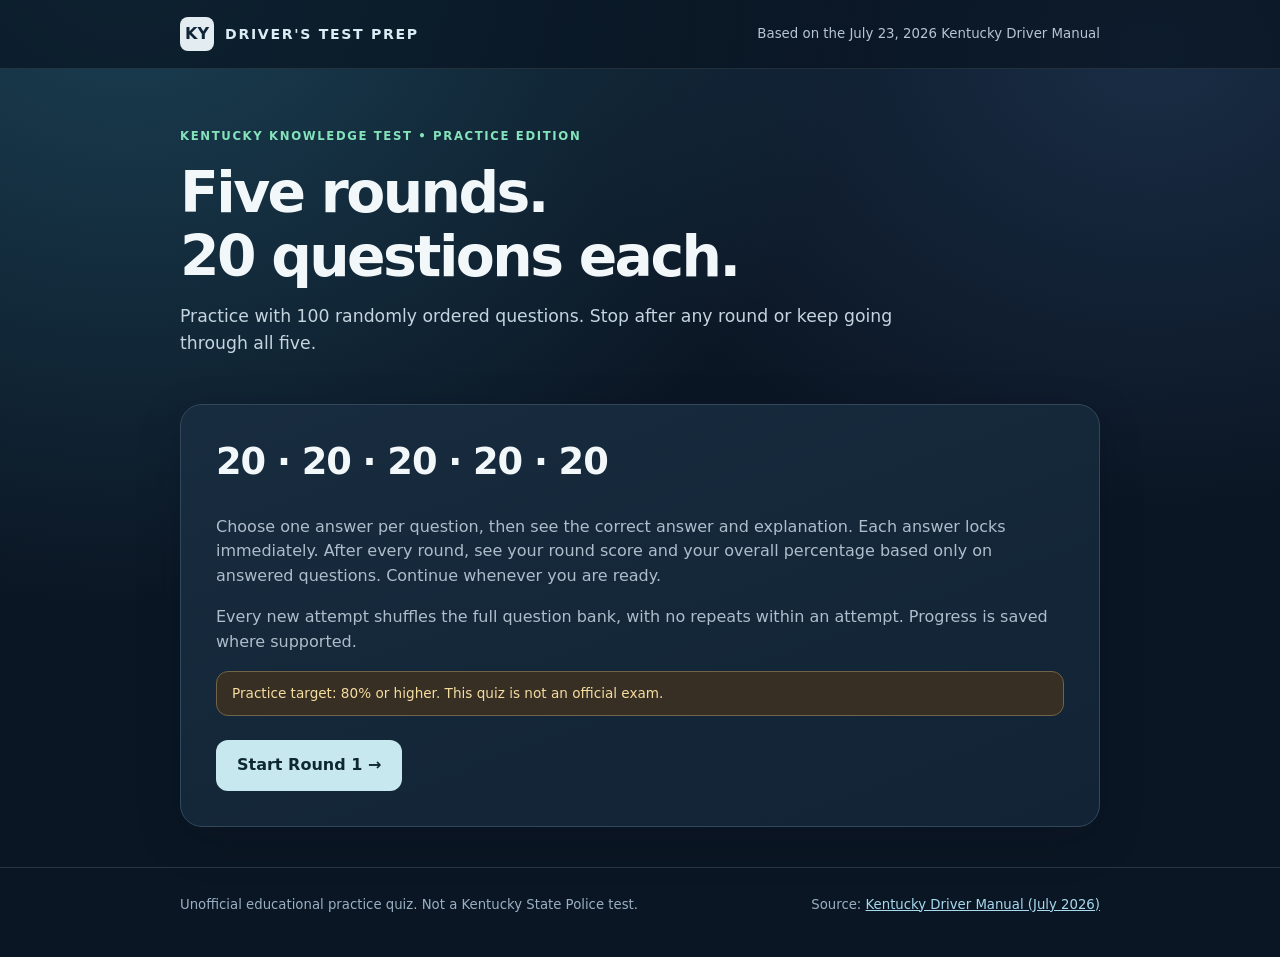
==== kentucky-driving-quiz/index.html @ 55e8c645 "Add randomized Kentucky driving quiz with five rounds of 20" ====
<!DOCTYPE html>
<html lang="en">
<head>
<meta charset="UTF-8">
<meta name="viewport" content="width=device-width, initial-scale=1">
<meta name="color-scheme" content="dark">
<meta name="description" content="100-question interactive Kentucky Driver's License practice quiz, with five randomized rounds of 20 questions and scores after every round.">
<title>Kentucky Driver's License — Five Rounds of 20</title>
<style>
:root { --navy:#0b1624; --navy2:#132638; --panel:#15283a; --panel2:#1a3044; --line:#31485c; --ink:#f2f7fa; --muted:#adbdcb; --sky:#a8d9ef; --mint:#85e3bb; --mintBg:#143a31; --rose:#ff9d9f; --roseBg:#482a34; --amber:#f8d48a; --amberBg:#4a3924; color-scheme:dark; }
*{box-sizing:border-box} html{scroll-behavior:smooth} body{margin:0;background:radial-gradient(ellipse at 10% -5%,#1b4154 0%,transparent 46%), radial-gradient(ellipse at 90% 5%,#192d45 0%,transparent 36%),var(--navy);color:var(--ink);font:16px/1.55 system-ui,-apple-system,BlinkMacSystemFont,"Segoe UI",sans-serif;min-height:100vh}
button,a{font:inherit} button{cursor:pointer} a{color:var(--sky)} button:focus-visible,a:focus-visible{outline:3px solid var(--amber);outline-offset:4px} .wrap{width:min(920px,calc(100% - 34px));margin-inline:auto} .topbar{border-bottom:1px solid #ffffff19;background:#081420b0} .topbar .wrap{display:flex;align-items:center;justify-content:space-between;gap:12px;padding:17px 0} .brand{font-weight:800;font-size:.88rem;letter-spacing:.12em;text-transform:uppercase;color:#dbecf5}.mark{display:inline-grid;place-items:center;width:34px;height:34px;margin-right:11px;background:#e3ecf0;color:#102437;border-radius:8px;font-size:1rem;letter-spacing:0}.topbar small{color:#b5c5d4}.eyebrow{display:inline-block;font-weight:750;letter-spacing:.14em;font-size:.73rem;text-transform:uppercase;color:var(--mint)} h1,h2,h3,p{margin-top:0} h1{font-size:clamp(2rem,5vw,3.55rem);line-height:1.13;letter-spacing:-.045em;margin:12px 0 15px} h2{font-size:clamp(1.6rem,3vw,2.3rem);letter-spacing:-.028em;line-height:1.2} h3{font-size:1.08rem} .lede{font-size:1.08rem;color:#c5d5df;max-width:720px} main{padding:38px 0 40px} .hero{padding:16px 0 30px}.panel{background:linear-gradient(160deg,#182c3f,#112334);border:1px solid var(--line);border-radius:22px;padding:clamp(19px,4vw,35px);box-shadow:0 14px 40px #06101b40}.pill{display:inline-block;padding:4px 11px;border:1px solid #597689;border-radius:99px;color:#bddce7;font-size:.75rem;font-weight:750;letter-spacing:.06em;text-transform:uppercase} .pill.optional{color:var(--amber);border-color:#8c774e} .cards{display:grid;grid-template-columns:1fr 1fr;gap:16px;margin:23px 0}.card{padding:24px;border:1px solid var(--line);border-radius:18px;background:#132639}.card h3{font-size:1.3rem;margin:14px 0 6px}.card p{color:var(--muted);font-size:.94rem}.number{font-size:2.45rem;letter-spacing:-.05em;font-weight:800;line-height:1}.button{border:1px solid transparent;border-radius:12px;background:#c6e8ee;color:#0f2731;padding:12px 20px;font-weight:800;transition:transform .16s ease,background .16s ease;display:inline-flex;align-items:center;justify-content:center;gap:9px;text-decoration:none}.button:hover:not(:disabled){background:#e5f4f7;transform:translateY(-1px)} .button.secondary{background:transparent;color:var(--ink);border-color:#5d7284}.button.secondary:hover{background:#21384b}.button:disabled{cursor:not-allowed;opacity:.45}.button.warning{background:#f0d69a;color:#352717}.actionline{display:flex;gap:12px;align-items:center;flex-wrap:wrap;margin:24px 0 0}.fine{font-size:.84rem;color:#acc0cf}.question-head{display:flex;justify-content:space-between;align-items:center;gap:12px;flex-wrap:wrap;margin-bottom:18px}.tracker{font-size:.85rem;color:var(--muted);font-weight:700}.progress{height:8px;border-radius:30px;overflow:hidden;background:#34475a}.progress>div{height:100%;background:linear-gradient(90deg,#6bd6c5,#a7e3dd);border-radius:30px;transition:width .25s ease}.qtitle{font-size:clamp(1.35rem,3.5vw,2rem);font-weight:780;line-height:1.3;letter-spacing:-.02em;margin:28px 0}.choice-list{display:grid;gap:12px}.choice{width:100%;border:1px solid #4b6071;background:#1b3348;border-radius:13px;color:var(--ink);text-align:left;padding:16px 18px;display:flex;align-items:flex-start;gap:15px;min-height:64px;transition:border-color .15s ease,background .15s ease}.choice:hover:not(:disabled){background:#254258;border-color:#8dcfe0}.choice:disabled{cursor:default}.choice .letter{flex:none;display:grid;place-items:center;width:30px;height:30px;font-size:.86rem;font-weight:800;color:#c9e8ed;background:#315167;border-radius:9px}.choice .optionText{flex:1}.choice.locked{opacity:.68}.choice.correct{border:2px solid #68d9ab;background:#173c33;opacity:1}.choice.correct .letter{color:#0e2d22;background:#9deac5}.choice.wrong{border:2px solid #ff9da4;background:#462a35;opacity:1}.choice.wrong .letter{color:#4b1c27;background:#ffd1d3}.choice .status{font-size:.82rem;font-weight:800;margin-left:5px;white-space:nowrap}.feedback{margin-top:20px;border-radius:14px;padding:19px 21px;border:1px solid}.feedback.good{background:var(--mintBg);border-color:#4b9979}.feedback.bad{background:var(--roseBg);border-color:#9b5968}.feedback strong{font-size:1.1rem}.feedback p{margin:7px 0 0;color:#e2e9ed}.feedback small{display:block;margin-top:11px;color:#c3d5df}.feedback.good strong{color:var(--mint)}.feedback.bad strong{color:var(--rose)} .actions{display:flex;justify-content:space-between;align-items:center;gap:15px;margin-top:24px;flex-wrap:wrap}.result-grid{display:grid;grid-template-columns:repeat(3,1fr);gap:12px;margin:25px 0}.metric{padding:22px 16px;background:#172d3f;border:1px solid var(--line);border-radius:14px}.metric .big{font-size:clamp(1.5rem,3.5vw,2.5rem);font-weight:800;line-height:1.2;letter-spacing:-.04em}.metric .kicker{color:var(--muted);font-size:.78rem;font-weight:700;text-transform:uppercase;letter-spacing:.06em;margin-top:7px}.successText{color:var(--mint)}.retryText{color:var(--amber)}.topic-grid{display:grid;grid-template-columns:1fr 1fr;gap:12px;margin:18px 0}.topicItem{background:#132c3b;border:1px solid #345266;border-radius:11px;padding:10px 15px;font-size:.87rem;display:flex;justify-content:space-between;gap:8px}.topicItem b{font-variant-numeric:tabular-nums}.review-list{display:grid;gap:12px;margin-top:14px}.reviewItem{padding:18px;border-radius:13px;border:1px solid #40586a;background:#102333}.reviewItem p{margin:6px 0;font-size:.95rem}.reviewItem .wrong-answer{color:var(--rose)}.reviewItem .right-answer{color:var(--mint)}.reviewItem .ref{color:var(--muted);font-size:.82rem}.rule{border-top:1px solid var(--line);padding-top:20px;margin-top:26px}.footer{padding:27px 0 42px;color:#99b0c2;border-top:1px solid #ffffff22;font-size:.83rem}.footer .wrap{display:flex;justify-content:space-between;gap:15px;flex-wrap:wrap}.hide{display:none!important}.notice{border:1px solid #706347;background:#372f24;color:#f5dc9f;border-radius:12px;padding:11px 15px;font-size:.85rem}.confetti{font-size:1.55rem;margin-bottom:6px}.secondaryText{color:var(--muted)}.topic-label{color:#a9c8d8;font-size:.87rem;font-weight:650}.visually-hidden{position:absolute;width:1px;height:1px;padding:0;margin:-1px;overflow:hidden;clip:rect(0,0,0,0);white-space:nowrap;border:0} @media(max-width:620px){.cards,.topic-grid{grid-template-columns:1fr}.result-grid{grid-template-columns:repeat(2,1fr)}.topbar small{display:none}.topbar .wrap{padding:12px 0}.question-head{align-items:flex-start}main{padding-top:25px}.qtitle{margin:24px 0}.actions .button{width:100%}.feedback{padding:15px}} @media print{body{background:#fff;color:#111}.topbar,.actionline,.actions,.footer,.button{display:none!important}.panel,.card,.metric,.reviewItem{color:#111;background:#fff;border-color:#bbb;box-shadow:none}.lede,.secondaryText,.fine{color:#444}a{color:#123}main{padding:0}}
</style>
</head>
<body>
<header class="topbar"><div class="wrap"><div class="brand"><span class="mark">KY</span>DRIVER'S TEST PREP</div><small>Based on the July 23, 2026 Kentucky Driver Manual</small></div></header>
<main class="wrap" id="app" aria-live="polite"></main>
<footer class="footer"><div class="wrap"><span>Unofficial educational practice quiz. Not a Kentucky State Police test.</span><span>Source: <a href="https://wp.kentuckystatepolice.ky.gov/wp-content/uploads/2026/07/Kentucky-Driver-Manual_Updated_7-23-26.pdf" target="_blank" rel="noopener noreferrer">Kentucky Driver Manual (July 2026)</a></span></div></footer>
<script>
'use strict';
const DATA = {"sets":[[{"q":"What shape is a standard STOP sign?","options":["Red octagon","Yellow diamond","White rectangle","Red triangle"],"a":0,"why":"A STOP sign is red with eight sides and white letters.","page":38,"category":"Signs & markings"},{"q":"What shape identifies a YIELD sign?","options":["Red octagon","Downward-pointing red-and-white triangle","Yellow circle","White pentagon"],"a":1,"why":"A yield sign is a red-and-white triangle pointing down; slow and give way as required.","page":38,"category":"Signs & markings"},{"q":"A yellow diamond-shaped sign normally warns you about what?","options":["A required parking permit","A nearby rest area","A possible road hazard ahead","A toll collection point"],"a":2,"why":"Yellow diamond signs are warnings about dangers or changing road conditions ahead.","page":35,"category":"Signs & markings"},{"q":"Orange road signs with black symbols usually mean what?","options":["School crossing","Railroad crossing","Scenic route","Construction or maintenance zone"],"a":3,"why":"Orange signs alert drivers to road work, workers, detours, or changed surfaces.","page":37,"category":"Signs & markings"},{"q":"Which sign shape is associated with schools?","options":["Pentagon","Octagon","Circle","Horizontal oval"],"a":0,"why":"A pentagon shape identifies school-related signs.","page":41,"category":"Signs & markings"},{"q":"A round yellow sign with a black X and RR warns of what?","options":["A one-way street","A railroad crossing ahead","A hospital entrance","A traffic circle"],"a":1,"why":"The advance railroad crossing warning sign is round and yellow with an X and RR.","page":36,"category":"Signs & markings"},{"q":"White rectangular signs most commonly tell drivers about what?","options":["Scenic attractions","Pavement damage","Traffic regulations","Upcoming railroad tracks"],"a":2,"why":"Regulatory signs typically use white with black or red markings to state rules you must obey.","page":38,"category":"Signs & markings"},{"q":"What do green road guide signs typically show?","options":["Construction detours only","Special hazards only","School-zone speed limits only","Directions and destinations"],"a":3,"why":"Green guide signs usually provide route or destination guidance.","page":38,"category":"Signs & markings"},{"q":"A red circle with a diagonal slash over a maneuver means what?","options":["That maneuver is prohibited","That maneuver is recommended","That maneuver must be completed","That maneuver is permitted only at night"],"a":0,"why":"A red circle and slash indicate a prohibited action.","page":38,"category":"Signs & markings"},{"q":"What should you do if you see a WRONG WAY sign ahead?","options":["Continue until the next traffic light","Do not continue in that direction","Increase speed to leave quickly","Move to the left shoulder and keep driving"],"a":1,"why":"WRONG WAY warns that you are driving against the permitted direction, often near exit ramps.","page":38,"category":"Signs & markings"},{"q":"What is a shared center left-turn lane for?","options":["Driving straight when other lanes are crowded","Passing slower vehicles","Left turns from either direction","Emergency parking"],"a":2,"why":"The shared center lane is reserved for left turns, not through travel or passing.","page":38,"category":"Signs & markings"},{"q":"Your side of the center line is broken yellow and the other side is solid yellow. When may you pass?","options":["Never, under any conditions","Only after dark","Only if the other driver signals","When it is safe and passing is otherwise legal"],"a":3,"why":"Passing is permitted from the side with the broken yellow line when conditions allow.","page":47,"category":"Signs & markings"},{"q":"What does a double solid yellow center line normally prohibit?","options":["Passing across the lines from either direction","Stopping at intersections","Turning left into a driveway","Driving below the posted limit"],"a":0,"why":"A double solid yellow line marks a no-passing condition for traffic in both directions.","page":39,"category":"Signs & markings"},{"q":"What do broken white lane lines generally separate?","options":["Traffic traveling in opposite directions","Lanes traveling in the same direction","A bicycle lane and a sidewalk","A railroad right-of-way"],"a":1,"why":"White lane markings separate traffic flowing in the same direction; broken lines allow lawful lane changes.","page":39,"category":"Signs & markings"},{"q":"At a STOP sign with a white stop line before the crosswalk, where should you stop?","options":["Inside the crosswalk","After passing the crosswalk","Before the stop line","Only where another driver can see you"],"a":2,"why":"The stop line comes first: stop fully behind it before proceeding.","page":39,"category":"Signs & markings"},{"q":"A flashing red traffic light requires which action?","options":["Slow but do not stop","Stop only when a pedestrian is present","Yield without slowing","Stop completely and proceed when clear"],"a":3,"why":"Flashing red means a full stop, followed by proceeding when safe.","page":35,"category":"Traffic signals"},{"q":"What does a flashing yellow traffic signal mean?","options":["Slow down and proceed cautiously","Make a full stop every time","Turn right only","The road is closed"],"a":0,"why":"A flashing yellow light tells drivers to slow and watch for others.","page":35,"category":"Traffic signals"},{"q":"You approach a steady yellow light before entering the intersection. What should you do?","options":["Accelerate through the intersection","Stop if you can do so safely","Always reverse away from the light","Ignore the signal if no cars are coming"],"a":1,"why":"Yellow means the light is about to turn red; stop when it is safe to stop.","page":35,"category":"Traffic signals"},{"q":"When may you generally make a right turn at a red light in Kentucky?","options":["Anytime, without stopping","Only if another driver waves you through","After stopping, yielding, and checking that no sign forbids it","Never, because red means all turns are prohibited"],"a":2,"why":"Right on red is generally allowed after a full stop when the path is clear and not prohibited.","page":35,"category":"Traffic signals"},{"q":"Which left turn may be legal on red after a full stop and yielding?","options":["From a two-way street onto a two-way street","From a two-way street onto a one-way street","From a one-way street onto a two-way street","From one one-way street onto another one-way street"],"a":3,"why":"Kentucky permits left on red only from a one-way street to a one-way street, after stopping and yielding.","page":35,"category":"Traffic signals"},{"q":"You are turning left on a steady green light while an oncoming car continues straight. Who yields?","options":["You, the left-turning driver","The oncoming driver","The driver in the larger vehicle","Whichever driver arrived second"],"a":0,"why":"A left turn on green must yield to oncoming through traffic and pedestrians.","page":35,"category":"Right-of-way"},{"q":"Two drivers arrive at a four-way STOP at the same time. Who generally goes first?","options":["The driver on the left","The driver on the right","The driver turning left","The driver who flashes headlights"],"a":1,"why":"When two vehicles arrive simultaneously, yield to the driver on your right.","page":34,"category":"Right-of-way"},{"q":"At a four-way STOP, one vehicle arrived and stopped before you. What should you do?","options":["Go first if you are turning right","Go first if you are on the wider road","Yield to the vehicle that arrived first","Use your horn to decide"],"a":2,"why":"The driver who is already at the intersection before you generally proceeds first.","page":34,"category":"Right-of-way"},{"q":"You are leaving a driveway to enter a public road. Who must yield?","options":["Vehicles already on the public road","Only pedestrians","Only vehicles turning left","You must yield to highway traffic"],"a":3,"why":"Drivers entering a public road from a driveway or private road must yield to road traffic.","page":34,"category":"Right-of-way"},{"q":"While entering an interstate using an acceleration ramp, who has right-of-way?","options":["Drivers already on the interstate","Drivers on the ramp","The vehicle moving faster","The vehicle with its hazard lights on"],"a":0,"why":"Traffic on the interstate has right-of-way; the merging driver must find a safe gap.","page":34,"category":"Right-of-way"},{"q":"A police officer directs you to proceed although a signal is red. What controls?","options":["The red signal alone","The officer's directions","The lane arrows only","The closest posted speed sign"],"a":1,"why":"Follow traffic directions from an officer even when they differ from traffic signals.","page":34,"category":"Right-of-way"},{"q":"When entering a roundabout, what should you do?","options":["Stop inside the circle","Enter clockwise","Yield to vehicles already circulating","Speed up to claim the lane"],"a":2,"why":"Roundabout traffic moves counterclockwise, and vehicles entering must yield.","page":44,"category":"Right-of-way"},{"q":"A school bus is stopped with its stop arm and lights activated on a normal two-lane road. What must traffic from both directions do?","options":["Only traffic behind the bus must stop","Opposing traffic may pass slowly","Both directions may continue if no children are visible","Both directions must stop"],"a":3,"why":"On an ordinary two-lane roadway, traffic in both directions must stop for the loading or unloading bus.","page":44,"category":"School buses"},{"q":"When does the Kentucky school-bus stopping exception apply to opposite-direction traffic?","options":["On a four-or-more-lane road separated by an elevated barrier or unpaved median","On any road with a painted center line","On any road with three total lanes","Whenever the bus is on the far side of the street"],"a":0,"why":"Opposing traffic may proceed only on the qualifying four-or-more-lane roadway with an elevated barrier or unpaved median.","page":44,"category":"School buses"},{"q":"After stopping for a school bus loading children, when may you continue?","options":["As soon as the stop arm starts retracting","After people are clear of the roadway and the bus is in motion","After counting five seconds","As soon as you hear the school bell"],"a":1,"why":"The manual requires you to remain stopped until people are clear and the bus has begun moving again.","page":44,"category":"School buses"},{"q":"How far before a turn at an intersection should you signal?","options":["25 feet","50 feet","100 feet","300 feet"],"a":2,"why":"Signal at least 100 feet ahead of the turn.","page":42,"category":"Important numbers"},{"q":"What is the minimum normal following interval recommended by Kentucky's manual?","options":["1 second","2 seconds","3 seconds","4 seconds"],"a":3,"why":"Keep at least a four-second following distance; more is needed in poor conditions.","page":51,"category":"Important numbers"},{"q":"Without a posted limit, what is Kentucky's speed limit on interstates and parkways?","options":["65 mph","55 mph","45 mph","70 mph"],"a":0,"why":"The default for interstates and parkways is 65 mph; specifically authorized roads may be posted at 70 mph.","page":49,"category":"Important numbers"},{"q":"Without a posted sign, what is the limit on other Kentucky state highways?","options":["45 mph","55 mph","65 mph","70 mph"],"a":1,"why":"Other state highways have a 55 mph default speed limit.","page":49,"category":"Important numbers"},{"q":"Without a posted sign, what is the limit in business or residential districts?","options":["15 mph","25 mph","35 mph","45 mph"],"a":2,"why":"Kentucky lists 35 mph as the default in business and residential districts.","page":49,"category":"Important numbers"},{"q":"What is the default limit for an off-street parking facility offered for public use?","options":["5 mph","10 mph","25 mph","15 mph"],"a":3,"why":"The manual specifies a 15 mph limit for public-use off-street parking facilities.","page":49,"category":"Important numbers"},{"q":"At what time period does Kentucky require headlights to be on?","options":["From 30 minutes after sunset to 30 minutes before sunrise","From sunset to sunrise only in winter","Only when the sun has fully disappeared","From 1 hour after sunset to sunrise"],"a":0,"why":"Headlights must be illuminated starting one-half hour after sunset until one-half hour before sunrise.","page":54,"category":"Important numbers"},{"q":"You must dim high beams within how many feet of oncoming traffic?","options":["200 feet","500 feet","300 feet","100 feet"],"a":1,"why":"Dim high beams within 500 feet of an approaching vehicle.","page":68,"category":"Important numbers"},{"q":"When following another vehicle, dim high beams within what distance?","options":["100 feet","200 feet","300 feet","500 feet"],"a":2,"why":"Dim high beams within 300 feet of a vehicle you follow.","page":68,"category":"Important numbers"},{"q":"On a road with one lane in your direction, how much clearance should you give a bicycle when passing, if possible?","options":["1 foot","2 feet","4 feet","At least 3 feet"],"a":3,"why":"When passing a bicycle on a single-lane-direction roadway, keep at least 3 feet of clearance.","page":48,"category":"Important numbers"},{"q":"Before changing lanes, how should you check a blind spot?","options":["Turn your head and look over your shoulder","Rely only on the rearview mirror","Rely only on a blind-spot warning light","Assume the lane is clear if you signaled"],"a":0,"why":"Mirrors do not cover all blind spots; look over your shoulder toward the new lane.","page":46,"category":"Road-test skills"},{"q":"When making a right turn, where should you position the vehicle?","options":["Near the center line","In the right-most portion of the proper lane","In whichever lane has fewer cars","Across two lanes to widen the turn"],"a":1,"why":"Make right turns from the right-most portion of your lane without swinging wide.","page":42,"category":"Road-test skills"},{"q":"If there are multiple marked turn lanes, what should you do while turning?","options":["Move toward the clearest adjacent lane","Change lanes halfway through the turn","Maintain your chosen turn lane until the turn is completed","Turn into whichever lane has a faster opening"],"a":2,"why":"Stay within your designated lane through the turn; change lanes only after the turn when safe.","page":42,"category":"Road-test skills"},{"q":"What should you do FIRST when preparing to parallel park?","options":["Immediately shift to reverse","Turn the wheel sharply without signaling","Stop in the travel lane and wait indefinitely","Identify a space, check traffic, and signal"],"a":3,"why":"The parallel-parking process starts by choosing a space, checking traffic, and signaling.","page":45,"category":"Road-test skills"},{"q":"When reversing, where should you primarily look?","options":["Directly through the rear window, while also checking mirrors","Only at the backup camera screen","Only at the side mirror","Straight ahead to keep the wheel centered"],"a":0,"why":"The manual instructs drivers to look back through the rear window and use mirrors as support.","page":33,"category":"Road-test skills"},{"q":"For the driveway turnabout described in the manual, how far should your vehicle be visible in either direction?","options":["200 feet","500 feet","100 feet","300 feet"],"a":1,"why":"The turnabout instructions call for visibility for 500 feet in each direction.","page":43,"category":"Road-test skills"},{"q":"When parking on a hill without a curb, how should you angle the wheels?","options":["Straight ahead","So the vehicle would roll into traffic","So a rolling vehicle would go off the road","Toward the center of the road"],"a":2,"why":"Without a curb, turn the wheels so the vehicle rolls off the roadway instead of into traffic.","page":46,"category":"Road-test skills"},{"q":"Which controls may the examiner ask you to demonstrate before the road test?","options":["Only your car radio and heater","Only the steering wheel and seat adjuster","Only the GPS and backup camera","Headlights, turn signals, horn, wipers, and emergency flashers"],"a":3,"why":"The vehicle inspection includes lights, turn signals, dimmer, emergency brake, horn, flashers, wipers, and brake lights.","page":11,"category":"Road-test skills"},{"q":"Which maneuver is specifically included in Kentucky's road skills test?","options":["Parallel parking","Driving on a racetrack","Driving at maximum interstate speed","Performing a tire change"],"a":0,"why":"The road skills test includes parallel parking, backing, turnabouts, hill starts, and other normal road tasks.","page":13,"category":"Road-test skills"},{"q":"What can cause an automatic failure on the Kentucky road test?","options":["Asking the examiner to repeat an instruction","A traffic violation or dangerous act","Driving below the limit when conditions require it","Using mirrors before a lane change"],"a":1,"why":"The manual says collisions, traffic violations, or dangerous acts may result in automatic road-test failure.","page":13,"category":"Road-test skills"}],[{"q":"A pedestrian is crossing at an unmarked crosswalk at an intersection. What must you do?","options":["Yield to the pedestrian","Continue if there are no painted lines","Flash headlights and continue","Sound the horn until they move"],"a":0,"why":"Kentucky requires yielding to pedestrians in marked and unmarked crosswalks.","page":59,"category":"Sharing the road"},{"q":"You see a pedestrian using a visible white cane near a crosswalk. What is required?","options":["Only slow down if they wave","Yield right-of-way to the blind pedestrian","Honk twice to announce yourself","Stop only if another driver stops first"],"a":1,"why":"A blind pedestrian with a white cane or assistance dog has right-of-way under Kentucky law.","page":59,"category":"Sharing the road"},{"q":"Why should you avoid honking your horn at a blind pedestrian?","options":["It is only allowed at night","It can damage car headlights","It may startle and confuse the pedestrian","It gives pedestrians an automatic green signal"],"a":2,"why":"The manual warns that a blind pedestrian may not know whom the horn is directed toward.","page":60,"category":"Sharing the road"},{"q":"A reduced school-zone speed limit is active because lights are flashing. What should you do?","options":["Drive at the standard residential limit","Drive at normal speed if no officer is present","Drive at least 10 mph below every sign","Obey the reduced posted school-zone speed"],"a":3,"why":"The active school-zone speed limit must be followed when the lights are flashing or children are present as indicated.","page":59,"category":"Sharing the road"},{"q":"On a two-lane-per-direction limited-access highway, what is the general role of the left lane?","options":["Passing other vehicles","Parking temporarily","Continuous cruising at any speed","Entering the highway"],"a":0,"why":"The left lane is generally for passing, and lingering there on limited-access highways is prohibited.","page":46,"category":"Lane use"},{"q":"You pass your intended exit on an interstate. What should you do?","options":["Back up along the shoulder","Continue to the next exit and return safely","Make a U-turn through the median","Stop in your lane and turn on hazard lights"],"a":1,"why":"Never reverse or turn around on an interstate because you missed an exit.","page":53,"category":"Lane use"},{"q":"On a two-lane road, Kentucky says a pass must be completed before you come within how many feet of an oncoming vehicle?","options":["100 feet","150 feet","200 feet","500 feet"],"a":2,"why":"The manual specifies completing the pass before coming within 200 feet of oncoming traffic.","page":47,"category":"Passing"},{"q":"You begin passing on a two-way road. When must the pass be finished relative to a marked no-passing zone?","options":["Before the end of the no-passing zone","Only before sunset","Before an oncoming truck approaches","Before the no-passing zone begins"],"a":3,"why":"You must finish passing before reaching the beginning of the no-passing zone.","page":47,"category":"Passing"},{"q":"A hill blocks your view of oncoming traffic. Should you start passing?","options":["No, assume a vehicle may be approaching unseen","Yes, if your engine accelerates quickly","Yes, if the lane appears empty at the crest","Only if the car in front is slow"],"a":0,"why":"Do not begin passing where a hill or curve blocks sight distance.","page":48,"category":"Passing"},{"q":"Before returning to your lane after overtaking a vehicle, what is a useful sign that you have enough room?","options":["You can see its headlights in your side mirror","The whole front of the vehicle you passed is visible in your rearview mirror","The passing vehicle sounds its horn","Its brake lights turn off"],"a":1,"why":"The manual recommends confirming the complete front of the passed vehicle is visible in your rearview mirror.","page":47,"category":"Passing"},{"q":"When may a driver pass another vehicle on the right?","options":["Whenever the left lane is busy","Only at night","Only when it can be done safely under the rules","By driving onto the sidewalk"],"a":2,"why":"Passing on the right is allowed only in limited safe circumstances; it cannot ordinarily involve leaving the roadway.","page":47,"category":"Passing"},{"q":"How far ahead should an alert driver ideally scan the road?","options":["2 to 4 seconds","5 to 8 seconds","10 to 15 seconds","20 to 30 seconds"],"a":3,"why":"The manual encourages looking about 20–30 seconds ahead to recognize hazards early.","page":49,"category":"Defensive driving"},{"q":"What should you do to your following distance during heavy rain?","options":["Increase it beyond the ordinary minimum","Cut it in half to watch the car ahead","Maintain exactly one second","Ignore following distance at low speeds"],"a":0,"why":"Poor weather increases stopping distances, so leave more than the normal four seconds.","page":51,"category":"Defensive driving"},{"q":"For night driving on unfamiliar roads, how much extra following time does the manual recommend?","options":["One-half second","At least two additional seconds","Exactly no extra seconds","At least six additional seconds"],"a":1,"why":"The manual advises adding at least two extra seconds on unfamiliar roads at night.","page":68,"category":"Defensive driving"},{"q":"Visibility in thick fog is only about 100 feet. The manual says you cannot safely drive faster than approximately what?","options":["55 mph","40 mph","25 mph","65 mph"],"a":2,"why":"At 100 feet of visibility the manual warns that driving above about 25 mph is unsafe and recommends low beams.","page":50,"category":"Defensive driving"},{"q":"When should you reduce speed for a sharp curve?","options":["After you start drifting outward","When you reach the apex","Only if another driver signals","Before entering the curve"],"a":3,"why":"Slow to a safe speed before the curve to avoid losing traction when braking inside it.","page":50,"category":"Defensive driving"},{"q":"What is hydroplaning?","options":["Tires riding on water rather than gripping the road surface","Engine overheating during a long drive","Brakes getting too hot on a steep hill","Driving too close to a large truck"],"a":0,"why":"Hydroplaning happens when tires lose road contact as they ride over a layer of water.","page":50,"category":"Defensive driving"},{"q":"You find a roadway covered with a large body of standing floodwater. What does the manual recommend?","options":["Cross as long as another driver goes first","Find another route","Drive through at the speed limit","Drive with high beams on"],"a":1,"why":"Do not drive through significant standing water; take another route.","page":50,"category":"Defensive driving"},{"q":"You need to brake hard in a vehicle with working anti-lock brakes (ABS). What should you do?","options":["Pump the pedal repeatedly","Apply the parking brake first","Press firmly and keep pressure on the brake","Release the brake at each click"],"a":2,"why":"ABS works when you maintain firm pedal pressure; vibration can be normal.","page":55,"category":"Emergencies"},{"q":"Your vehicle begins to skid sideways. How should you steer to regain control?","options":["Opposite the direction the rear is skidding","Straight until the car stops by itself","Toward the nearest roadside ditch","In the direction the rear of the car is skidding"],"a":3,"why":"Turn toward the direction of the rear-wheel skid, then straighten as the vehicle recovers.","page":56,"category":"Emergencies"},{"q":"A tire blows out while you are driving. What is the best initial response?","options":["Hold the wheel firmly and slow gradually","Brake as hard as possible immediately","Accelerate to stabilize the tire","Turn sharply onto the shoulder"],"a":0,"why":"Maintain steering control and reduce speed gradually; avoid abrupt hard braking.","page":57,"category":"Emergencies"},{"q":"Your accelerator sticks and the car keeps speeding up. Which step is part of the manual's response?","options":["Shift into park immediately","Shift to neutral and find a safe place to pull over","Pull the parking brake sharply at speed","Steer into an occupied travel lane"],"a":1,"why":"The manual recommends shifting to neutral, finding a safe escape path, and pulling over with controlled braking.","page":58,"category":"Emergencies"},{"q":"Your car has mechanical trouble on a highway. Where should you stop if possible?","options":["Just beyond the crest of a hill","In the left travel lane","Completely off the roadway, preferably on the right","In the middle of a curve"],"a":2,"why":"Pull fully off the roadway when possible, avoiding locations where other drivers cannot see your vehicle.","page":58,"category":"Emergencies"},{"q":"The manual recommends placing emergency flares approximately how far behind a broken-down vehicle?","options":["20–40 feet","50–100 feet","100–150 feet","200–300 feet"],"a":3,"why":"Emergency flares placed about 200–300 feet behind give approaching drivers warning.","page":58,"category":"Emergencies"},{"q":"After a collision with no injuries, Kentucky's manual says damaged vehicles should generally be moved where?","options":["To the road shoulder","Left in the travel lane even if drivable","To the nearest dealership","Across the median"],"a":0,"why":"Kentucky law instructs drivers involved in a non-injury accident to move damaged vehicles to the shoulder.","page":56,"category":"Emergencies"},{"q":"If a collision causes more than $500 in property damage and police do not investigate, when does the manual say to file a written report with Kentucky State Police?","options":["Within 24 hours","Within 10 days","Within 30 days","Only when insurance requests it"],"a":1,"why":"The manual requires a civilian written accident report within ten days in that situation.","page":56,"category":"Emergencies"},{"q":"In thick fog, which headlight setting is usually best?","options":["High beams to light more fog","Parking lights alone","Low beams to reduce glare","Hazard lights while driving normally"],"a":2,"why":"Low beams reduce reflected glare in fog, rain, and snow.","page":68,"category":"Night driving"},{"q":"When should high beams generally be used at night?","options":["Whenever another car approaches","When following closely behind a vehicle","In heavy fog","When no oncoming vehicles are present and other traffic won't be dazzled"],"a":3,"why":"High beams improve distance vision but must be dimmed for other drivers.","page":68,"category":"Night driving"},{"q":"You approach a stopped emergency vehicle on a four-lane highway. What should you do when safe?","options":["Slow down and move to a lane away from the emergency vehicle","Maintain speed and stay beside it","Honk and accelerate past","Stop beside it and ask if help is needed"],"a":0,"why":"Kentucky's move-over guidance calls for slowing and moving away a lane when it is safe.","page":65,"category":"Emergency vehicles"},{"q":"An emergency vehicle approaches with flashing lights and siren. What should you generally do?","options":["Speed up to stay ahead of it","Yield and pull toward the right edge of the road to let it pass","Stop directly inside the intersection","Follow it through traffic"],"a":1,"why":"Drivers must yield and pull over at the road edge for emergency vehicles using lights and siren.","page":64,"category":"Emergency vehicles"},{"q":"A reflective orange-and-red triangle on the back of a rural vehicle means what?","options":["The vehicle carries hazardous chemicals","The vehicle is entering a freeway","It is traveling below 25 mph","It is towing a disabled car"],"a":2,"why":"This emblem marks a slow-moving vehicle traveling less than 25 mph.","page":66,"category":"Sharing the road"},{"q":"What does a truck's NO-ZONE refer to?","options":["An area where cars may always pass","The truck's designated parking area","The space for loading cargo","Blind spots around the truck"],"a":3,"why":"No-zones are large blind spots to the front, sides, and rear of a truck or bus.","page":63,"category":"Sharing the road"},{"q":"If you cannot see a truck driver's face in the truck's side mirror, what should you assume?","options":["The truck driver likely cannot see you","The truck is preparing to brake","The truck is about to turn left","The truck is out of service"],"a":0,"why":"If you cannot see the driver's face in the mirror, you are likely hidden in a large-vehicle blind spot.","page":63,"category":"Sharing the road"},{"q":"How much lane width should you allow a motorcycle traveling next to you?","options":["Half a lane","A full lane","Only enough room for the handlebars","No special space if traffic is slow"],"a":1,"why":"Motorcyclists are entitled to a full lane and need room to maneuver around hazards.","page":62,"category":"Sharing the road"},{"q":"A motorcycle ahead has its turn signal on, but continues straight. What is safest?","options":["Turn in front of it as indicated","Honk to force it to turn","Wait to confirm the rider actually turns","Assume the rider will stop immediately"],"a":2,"why":"Motorcycle signals may not self-cancel; never assume a rider will turn solely because a signal flashes.","page":62,"category":"Sharing the road"},{"q":"When following a motorcyclist in good conditions, what minimum interval does the manual recommend?","options":["One second","Two seconds","Three seconds","Four seconds"],"a":3,"why":"Give motorcycles at least four seconds, and more in wet conditions.","page":62,"category":"Sharing the road"},{"q":"A steady green arrow points left over your lane. What does this mean?","options":["You may proceed left in the proper lane if the path is clear","All traffic must stop","Only pedestrians may go left","You may turn only after the arrow becomes yellow"],"a":0,"why":"A green directional arrow allows travel in that direction from the proper lane.","page":35,"category":"Traffic signals"},{"q":"What does a steady red left-turn arrow mean?","options":["Turn left if no cars are approaching","Do not turn in the arrow's direction until it changes to green","Turn left after two seconds","Stop only if other traffic is moving"],"a":1,"why":"A red arrow prohibits the indicated turn until the arrow turns green.","page":35,"category":"Traffic signals"},{"q":"Two alternating flashing red lights at railroad tracks mean what?","options":["Slow down and cross immediately","Stop only if you can see a train","Stop; cross only when lights stop and you confirm no train is approaching","Make a U-turn without looking"],"a":2,"why":"Two flashing red lights mark an active railroad warning requiring a complete stop.","page":35,"category":"Railroad crossings"},{"q":"What does the white X-shaped railroad CROSSBUCK sign mean?","options":["You always have the right-of-way","You must always stop for 60 seconds","The crossing is permanently closed","Yield to trains and stop if a train is approaching"],"a":3,"why":"The crossbuck means to yield to rail traffic; stop when a train is approaching.","page":35,"category":"Railroad crossings"},{"q":"Your vehicle becomes stuck on railroad tracks and a train approaches. What should you do first?","options":["Exit the car immediately and move to safety","Stay in the car and try the starter again","Stand behind the car and wave","Wait for the gate to go back up"],"a":0,"why":"Leave a stranded vehicle immediately; the manual directs people to move away toward the approaching train's direction to avoid debris.","page":37,"category":"Railroad crossings"},{"q":"When may speeding fines be doubled in a Kentucky highway work zone, according to the manual's specific rule?","options":["Whenever traffic is heavy","When required warning signs are displayed and at least one bona fide worker is present","Only when road equipment is moving","Only after sunset"],"a":1,"why":"The work-zone section says doubling requires posted notices about doubled fines and at least one worker present.","page":69,"category":"Work zones"},{"q":"A child measuring 40 inches tall or less rides in your vehicle. What is Kentucky's rule?","options":["Use an adult belt without a child seat","Sit in the front seat with an adult","Use an appropriate child restraint system","Use a booster seat only when the child asks"],"a":2,"why":"The manual requires an appropriate child restraint for children 40 inches or less in height.","page":31,"category":"Safety & vehicle"},{"q":"Which child generally needs a booster seat under Kentucky's rule?","options":["An 11-year-old who is 60 inches tall","A 9-year-old who is 58 inches tall","An 8-year-old who is 58 inches tall","A 7-year-old who is 50 inches tall"],"a":3,"why":"Children under eight between 40 and 57 inches tall must use a booster seat.","page":31,"category":"Safety & vehicle"},{"q":"For a motor vehicle manufactured after 1981 on Kentucky public roads, who must wear seat belts?","options":["The driver and all passengers","Only the driver","Only front-seat occupants","Only passengers younger than 18"],"a":0,"why":"Kentucky's manual says the driver and every passenger must use a properly adjusted seat belt.","page":12,"category":"Safety & vehicle"},{"q":"Which feature does Kentucky's manual say you may NOT use during the driving test?","options":["Seat belts","Cruise control or automatic parking assist","Standard mirrors","Regular turn signals"],"a":1,"why":"Parking assistance and cruise control cannot be used during the road test.","page":32,"category":"Road-test skills"},{"q":"Once parked in a parallel-parking space, what should you do to secure the vehicle?","options":["Leave the gear selector in neutral","Keep the engine idling with the foot brake","Set the parking brake and select park","Turn the front wheels toward the travel lane"],"a":2,"why":"After parking, secure the vehicle by setting the parking brake and shifting to park (or reverse in a manual car).","page":45,"category":"Road-test skills"},{"q":"You are about to back out of a parking space into moving traffic. What does the manual advise when possible?","options":["Back out quickly so other traffic can react","Keep your eyes only on the backup monitor","Reverse without slowing so the engine does not stall","Avoid backing into traffic or have someone help if needed"],"a":3,"why":"Backing into traffic is hazardous, so avoid it when possible and use a spotter if appropriate.","page":53,"category":"Road-test skills"},{"q":"On a horizontally arranged traffic signal, where is the red light normally located?","options":["On the left","On the right","In the middle","Below the yellow light"],"a":0,"why":"The manual shows that a horizontal signal places red on the left, yellow in the middle, and green on the right.","page":34,"category":"Traffic signals"},{"q":"Before slowing or stopping in normal traffic, what should you check to know what is behind you?","options":["Your dashboard clock","Your mirrors","Your radio display","Your passenger-side window only"],"a":1,"why":"Check rear traffic in your mirrors before slowing, stopping, or changing lanes.","page":49,"category":"Defensive driving"}]]};
const STORAGE_KEY='ky-driver-quiz-2026-five-rounds-v3';
const POOL=DATA.sets.flat();
const LETTERS=['A','B','C','D'];
const $app=document.getElementById('app');
function blankState(){
 const order=POOL.map((_,i)=>i);
 for(let i=order.length-1;i>0;i--){const j=Math.floor(Math.random()*(i+1));[order[i],order[j]]=[order[j],order[i]];}
 return {stage:'welcome',index:0,order,answers:Array(100).fill(null)};
}
let state=blankState();
try{
 const v=JSON.parse(localStorage.getItem(STORAGE_KEY)||'null');
 if(v&&['welcome','quiz','result'].includes(v.stage)&&Number.isInteger(v.index)&&v.index>=0&&v.index<100&&Array.isArray(v.order)&&v.order.length===100&&new Set(v.order).size===100&&v.order.every(i=>Number.isInteger(i)&&i>=0&&i<100)&&Array.isArray(v.answers)&&v.answers.length===100&&v.answers.every(a=>a===null||Number.isInteger(a)&&a>=0&&a<4))state=v;
}catch(e){}
function persist(){try{localStorage.setItem(STORAGE_KEY,JSON.stringify(state))}catch(e){}}
function escapeHTML(x){return String(x).replace(/[&<>"']/g,ch=>({'&':'&amp;','<':'&lt;','>':'&gt;','"':'&quot;',"'":'&#39;'}[ch]));}
function sourceLink(p){return `<a href="https://wp.kentuckystatepolice.ky.gov/wp-content/uploads/2026/07/Kentucky-Driver-Manual_Updated_7-23-26.pdf#page=${p+8}" target="_blank" rel="noopener noreferrer">Manual p. ${p}</a>`;}
function newButton(action,label,kind=''){return `<button type="button" class="button ${kind}" data-action="${action}">${label}</button>`;}
function metric(title,num,cls=''){return `<div class="metric"><div class="big ${cls}">${num}</div><div class="kicker">${title}</div></div>`}

function headerTag(round){return `ROUND ${round+1} OF 5 · 20 QUESTIONS`;}
function renderWelcome(){
 $app.innerHTML=`<section class="hero"><span class="eyebrow">Kentucky knowledge test • Practice edition</span><h1>Five rounds.<br>20 questions each.</h1><p class="lede">Practice with 100 randomly ordered questions. Stop after any round or keep going through all five.</p></section><section class="panel"><h2>20 · 20 · 20 · 20 · 20</h2><p class="secondaryText">Choose one answer per question, then see the correct answer and explanation. Each answer locks immediately. After every round, see your round score and your overall percentage based only on answered questions. Continue whenever you are ready.</p><p class="secondaryText">Every new attempt shuffles the full question bank, with no repeats within an attempt. Progress is saved where supported.</p><div class="notice">Practice target: 80% or higher. This quiz is not an official exam.</div><div class="actionline">${newButton('start','Start Round 1 →')}</div></section>`;
}
function renderQuestion(){
 const r=Math.floor(state.index/20),i=state.index%20,q=POOL[state.order[state.index]],chosen=state.answers[state.index],locked=chosen!==null,good=locked&&chosen===q.a;
 const choices=q.options.map((opt,k)=>{let cls=locked?(k===q.a?' correct':(k===chosen?' wrong':' locked')):'';let status=locked&&k===q.a?'<span class="status">✓ Correct</span>':(locked&&k===chosen?'<span class="status">✗ Your pick</span>':'');return `<button type="button" class="choice${cls}" data-choice="${k}" ${locked?'disabled':''} aria-label="Option ${LETTERS[k]}: ${escapeHTML(opt)}"><span class="letter">${LETTERS[k]}</span><span class="optionText">${escapeHTML(opt)}</span>${status}</button>`}).join('');
 const feedback=locked?`<div class="feedback ${good?'good':'bad'}" role="status"><strong>${good?'✓ Correct answer':'✗ Not quite — answer locked'}</strong>${!good?`<p><b>Correct answer: ${LETTERS[q.a]}. ${escapeHTML(q.options[q.a])}</b></p>`:''}<p>${escapeHTML(q.why)}</p><small>${sourceLink(q.page)} · ${escapeHTML(q.category)}</small></div>`:'';
 $app.innerHTML=`<section class="panel"><div class="question-head"><div><span class="eyebrow">${headerTag(r)}</span><div class="tracker">Question ${i+1} of 20</div></div><span class="pill">${escapeHTML(q.category)}</span></div><div class="progress" role="progressbar" aria-valuemin="0" aria-valuemax="20" aria-valuenow="${i+(locked?1:0)}" aria-label="Question progress"><div style="width:${(i+(locked?1:0))*5}%"></div></div><h2 class="qtitle">${escapeHTML(q.q)}</h2><div class="choice-list" role="group" aria-label="Answer options">${choices}</div>${feedback}<div class="actions"><div class="fine">${locked?'Answer saved and locked. You can continue.':'Choose the single best answer.'}</div><button type="button" data-action="next" class="button" ${locked?'':'disabled'}>${i===19?`Score round ${r+1} →`:'Next question →'}</button></div></section>`;
}

function score(from,to){let count=0,correct=0;for(let i=from;i<to;i++){if(state.answers[i]!==null){count++;if(state.answers[i]===POOL[state.order[i]].a)correct++;}}return {count,correct,pct:count?Math.round(correct/count*100):0};}
function renderReview(){
 return `<div class="rule"><h3>Review answered questions</h3><div class="review-list">${state.order.map((id,i)=>{
 const a=state.answers[i];if(a===null)return '';const q=POOL[id],right=a===q.a;
 return `<div class="reviewItem"><span class="pill">Round ${Math.floor(i/20)+1} · Question ${i%20+1} · ${right?'Correct':'Review'}</span><p><b>${escapeHTML(q.q)}</b></p><p class="${right?'right-answer':'wrong-answer'}">Your answer: ${LETTERS[a]}. ${escapeHTML(q.options[a])}</p>${right?'':`<p class="right-answer">Correct answer: ${LETTERS[q.a]}. ${escapeHTML(q.options[q.a])}</p>`}<p>${escapeHTML(q.why)}</p><div class="ref">${sourceLink(q.page)}</div></div>`;
 }).join('')}</div></div>`;
}
function renderResult(){
 const round=Math.floor(state.index/20),total=score(0,100),current=score(round*20,(round+1)*20),done=total.count===100;
 $app.innerHTML=`<section class="panel"><span class="eyebrow">Round ${round+1} of 5 completed</span><h1>${done?'Your final results':`Your Round ${round+1} results`}</h1><p class="lede">${done?'You completed all five rounds.':'Stop here or continue to the next 20 questions. Your progress is saved where supported.'}</p><div class="result-grid">${metric('This round',`${current.correct}/${current.count}`)}${metric('Round percentage',`${current.pct}%`)}${metric('Overall correct',`${total.correct}/${total.count}`)}${metric('Overall percentage',`${total.pct}%`,'successText')}${metric('Wrong answers',total.count-total.correct)}${metric('Rounds completed',`${round+1}/5`)}</div><p class="secondaryText">Overall percentage = correct answers ÷ answered questions × 100. Unanswered questions do not count.</p><h3>Scores by round</h3><div class="topic-grid">${Array.from({length:round+1},(_,r)=>{const v=score(r*20,(r+1)*20);return `<div class="topicItem"><span>Round ${r+1}</span><b>${v.correct}/${v.count} · ${v.pct}%</b></div>`}).join('')}</div><div class="actionline">${done?'':newButton('continue',`Continue to Round ${round+2} →`)}${newButton('review','Review answered questions','secondary')}${newButton('restart','Start a new randomized attempt','secondary')}</div><div id="reviewArea"></div></section>`;
}
function render(){if(state.stage==='welcome')renderWelcome();else if(state.stage==='quiz')renderQuestion();else renderResult();}
function scrollUp(){window.scrollTo({top:0,behavior:'instant'});}
document.addEventListener('click',e=>{
 const choice=e.target.closest('[data-choice]');
 if(choice&&state.stage==='quiz'){
  const a=Number(choice.dataset.choice);if(state.answers[state.index]!==null||!Number.isInteger(a)||a<0||a>3)return;
  state.answers[state.index]=a;persist();render();return;
 }
 const button=e.target.closest('[data-action]');if(!button)return;const action=button.dataset.action;
 if(action==='start'&&state.stage==='welcome')state.stage='quiz';
 else if(action==='next'&&state.stage==='quiz'&&state.answers[state.index]!==null){if((state.index+1)%20===0)state.stage='result';else state.index++;}
 else if(action==='continue'&&state.stage==='result'&&state.index<99){state.index++;state.stage='quiz';}
 else if(action==='restart'){if(!confirm('Start a new randomized attempt? This will erase your current answers and scores.'))return;state=blankState();}
 else if(action==='review'&&state.stage==='result'){const area=document.getElementById('reviewArea');area.innerHTML=area.innerHTML?'':renderReview();return;}
 else return;
 persist();render();scrollUp();
});
render();
</script>
</body>
</html>
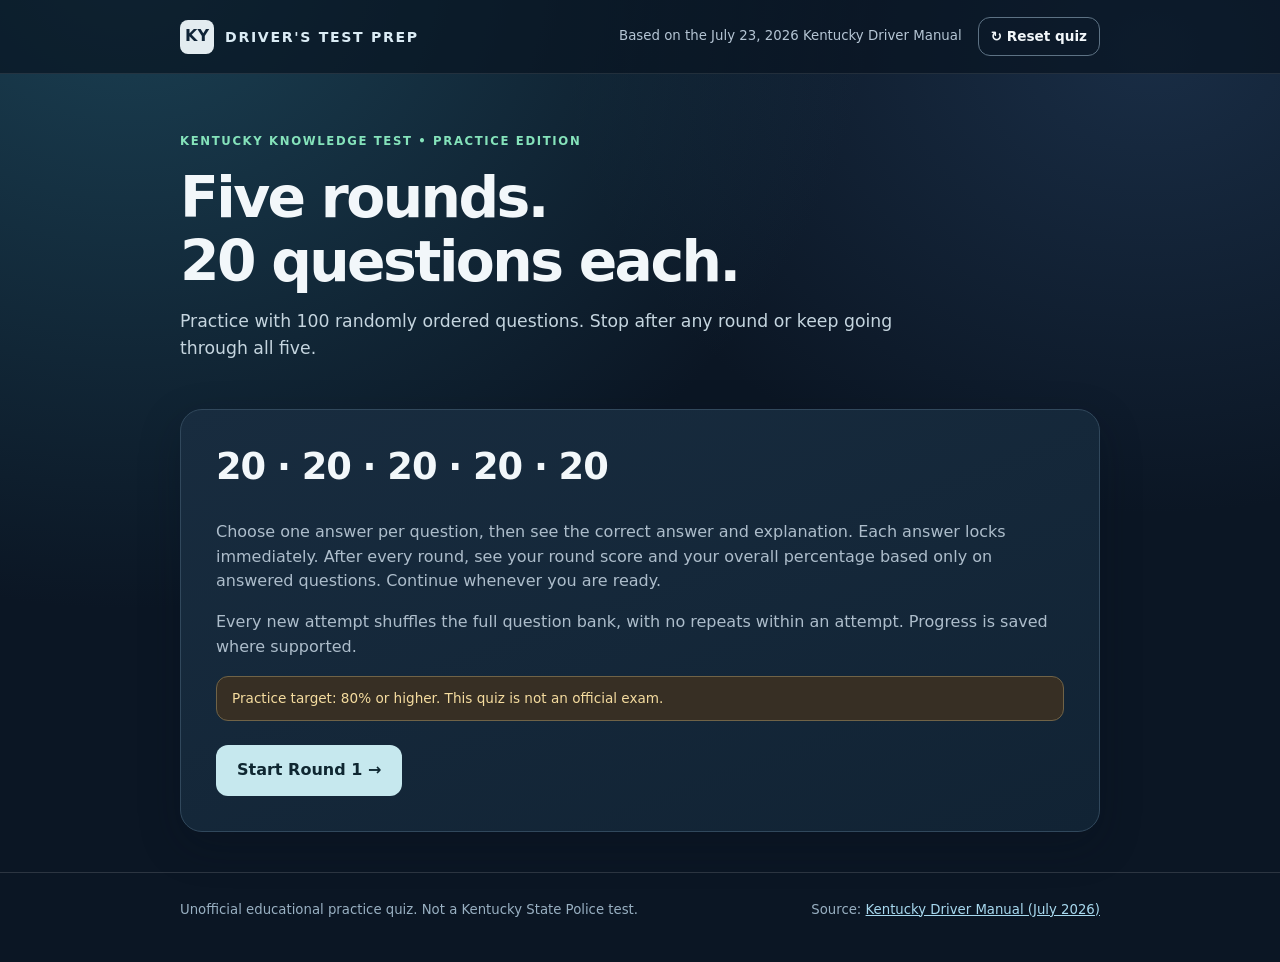
==== commit bac9ee53: "Add always-visible reset button to clear quiz progress" ====
--- a/kentucky-driving-quiz/index.html
+++ b/kentucky-driving-quiz/index.html
@@ -10,10 +10,11 @@
 :root { --navy:#0b1624; --navy2:#132638; --panel:#15283a; --panel2:#1a3044; --line:#31485c; --ink:#f2f7fa; --muted:#adbdcb; --sky:#a8d9ef; --mint:#85e3bb; --mintBg:#143a31; --rose:#ff9d9f; --roseBg:#482a34; --amber:#f8d48a; --amberBg:#4a3924; color-scheme:dark; }
 *{box-sizing:border-box} html{scroll-behavior:smooth} body{margin:0;background:radial-gradient(ellipse at 10% -5%,#1b4154 0%,transparent 46%), radial-gradient(ellipse at 90% 5%,#192d45 0%,transparent 36%),var(--navy);color:var(--ink);font:16px/1.55 system-ui,-apple-system,BlinkMacSystemFont,"Segoe UI",sans-serif;min-height:100vh}
 button,a{font:inherit} button{cursor:pointer} a{color:var(--sky)} button:focus-visible,a:focus-visible{outline:3px solid var(--amber);outline-offset:4px} .wrap{width:min(920px,calc(100% - 34px));margin-inline:auto} .topbar{border-bottom:1px solid #ffffff19;background:#081420b0} .topbar .wrap{display:flex;align-items:center;justify-content:space-between;gap:12px;padding:17px 0} .brand{font-weight:800;font-size:.88rem;letter-spacing:.12em;text-transform:uppercase;color:#dbecf5}.mark{display:inline-grid;place-items:center;width:34px;height:34px;margin-right:11px;background:#e3ecf0;color:#102437;border-radius:8px;font-size:1rem;letter-spacing:0}.topbar small{color:#b5c5d4}.eyebrow{display:inline-block;font-weight:750;letter-spacing:.14em;font-size:.73rem;text-transform:uppercase;color:var(--mint)} h1,h2,h3,p{margin-top:0} h1{font-size:clamp(2rem,5vw,3.55rem);line-height:1.13;letter-spacing:-.045em;margin:12px 0 15px} h2{font-size:clamp(1.6rem,3vw,2.3rem);letter-spacing:-.028em;line-height:1.2} h3{font-size:1.08rem} .lede{font-size:1.08rem;color:#c5d5df;max-width:720px} main{padding:38px 0 40px} .hero{padding:16px 0 30px}.panel{background:linear-gradient(160deg,#182c3f,#112334);border:1px solid var(--line);border-radius:22px;padding:clamp(19px,4vw,35px);box-shadow:0 14px 40px #06101b40}.pill{display:inline-block;padding:4px 11px;border:1px solid #597689;border-radius:99px;color:#bddce7;font-size:.75rem;font-weight:750;letter-spacing:.06em;text-transform:uppercase} .pill.optional{color:var(--amber);border-color:#8c774e} .cards{display:grid;grid-template-columns:1fr 1fr;gap:16px;margin:23px 0}.card{padding:24px;border:1px solid var(--line);border-radius:18px;background:#132639}.card h3{font-size:1.3rem;margin:14px 0 6px}.card p{color:var(--muted);font-size:.94rem}.number{font-size:2.45rem;letter-spacing:-.05em;font-weight:800;line-height:1}.button{border:1px solid transparent;border-radius:12px;background:#c6e8ee;color:#0f2731;padding:12px 20px;font-weight:800;transition:transform .16s ease,background .16s ease;display:inline-flex;align-items:center;justify-content:center;gap:9px;text-decoration:none}.button:hover:not(:disabled){background:#e5f4f7;transform:translateY(-1px)} .button.secondary{background:transparent;color:var(--ink);border-color:#5d7284}.button.secondary:hover{background:#21384b}.button:disabled{cursor:not-allowed;opacity:.45}.button.warning{background:#f0d69a;color:#352717}.actionline{display:flex;gap:12px;align-items:center;flex-wrap:wrap;margin:24px 0 0}.fine{font-size:.84rem;color:#acc0cf}.question-head{display:flex;justify-content:space-between;align-items:center;gap:12px;flex-wrap:wrap;margin-bottom:18px}.tracker{font-size:.85rem;color:var(--muted);font-weight:700}.progress{height:8px;border-radius:30px;overflow:hidden;background:#34475a}.progress>div{height:100%;background:linear-gradient(90deg,#6bd6c5,#a7e3dd);border-radius:30px;transition:width .25s ease}.qtitle{font-size:clamp(1.35rem,3.5vw,2rem);font-weight:780;line-height:1.3;letter-spacing:-.02em;margin:28px 0}.choice-list{display:grid;gap:12px}.choice{width:100%;border:1px solid #4b6071;background:#1b3348;border-radius:13px;color:var(--ink);text-align:left;padding:16px 18px;display:flex;align-items:flex-start;gap:15px;min-height:64px;transition:border-color .15s ease,background .15s ease}.choice:hover:not(:disabled){background:#254258;border-color:#8dcfe0}.choice:disabled{cursor:default}.choice .letter{flex:none;display:grid;place-items:center;width:30px;height:30px;font-size:.86rem;font-weight:800;color:#c9e8ed;background:#315167;border-radius:9px}.choice .optionText{flex:1}.choice.locked{opacity:.68}.choice.correct{border:2px solid #68d9ab;background:#173c33;opacity:1}.choice.correct .letter{color:#0e2d22;background:#9deac5}.choice.wrong{border:2px solid #ff9da4;background:#462a35;opacity:1}.choice.wrong .letter{color:#4b1c27;background:#ffd1d3}.choice .status{font-size:.82rem;font-weight:800;margin-left:5px;white-space:nowrap}.feedback{margin-top:20px;border-radius:14px;padding:19px 21px;border:1px solid}.feedback.good{background:var(--mintBg);border-color:#4b9979}.feedback.bad{background:var(--roseBg);border-color:#9b5968}.feedback strong{font-size:1.1rem}.feedback p{margin:7px 0 0;color:#e2e9ed}.feedback small{display:block;margin-top:11px;color:#c3d5df}.feedback.good strong{color:var(--mint)}.feedback.bad strong{color:var(--rose)} .actions{display:flex;justify-content:space-between;align-items:center;gap:15px;margin-top:24px;flex-wrap:wrap}.result-grid{display:grid;grid-template-columns:repeat(3,1fr);gap:12px;margin:25px 0}.metric{padding:22px 16px;background:#172d3f;border:1px solid var(--line);border-radius:14px}.metric .big{font-size:clamp(1.5rem,3.5vw,2.5rem);font-weight:800;line-height:1.2;letter-spacing:-.04em}.metric .kicker{color:var(--muted);font-size:.78rem;font-weight:700;text-transform:uppercase;letter-spacing:.06em;margin-top:7px}.successText{color:var(--mint)}.retryText{color:var(--amber)}.topic-grid{display:grid;grid-template-columns:1fr 1fr;gap:12px;margin:18px 0}.topicItem{background:#132c3b;border:1px solid #345266;border-radius:11px;padding:10px 15px;font-size:.87rem;display:flex;justify-content:space-between;gap:8px}.topicItem b{font-variant-numeric:tabular-nums}.review-list{display:grid;gap:12px;margin-top:14px}.reviewItem{padding:18px;border-radius:13px;border:1px solid #40586a;background:#102333}.reviewItem p{margin:6px 0;font-size:.95rem}.reviewItem .wrong-answer{color:var(--rose)}.reviewItem .right-answer{color:var(--mint)}.reviewItem .ref{color:var(--muted);font-size:.82rem}.rule{border-top:1px solid var(--line);padding-top:20px;margin-top:26px}.footer{padding:27px 0 42px;color:#99b0c2;border-top:1px solid #ffffff22;font-size:.83rem}.footer .wrap{display:flex;justify-content:space-between;gap:15px;flex-wrap:wrap}.hide{display:none!important}.notice{border:1px solid #706347;background:#372f24;color:#f5dc9f;border-radius:12px;padding:11px 15px;font-size:.85rem}.confetti{font-size:1.55rem;margin-bottom:6px}.secondaryText{color:var(--muted)}.topic-label{color:#a9c8d8;font-size:.87rem;font-weight:650}.visually-hidden{position:absolute;width:1px;height:1px;padding:0;margin:-1px;overflow:hidden;clip:rect(0,0,0,0);white-space:nowrap;border:0} @media(max-width:620px){.cards,.topic-grid{grid-template-columns:1fr}.result-grid{grid-template-columns:repeat(2,1fr)}.topbar small{display:none}.topbar .wrap{padding:12px 0}.question-head{align-items:flex-start}main{padding-top:25px}.qtitle{margin:24px 0}.actions .button{width:100%}.feedback{padding:15px}} @media print{body{background:#fff;color:#111}.topbar,.actionline,.actions,.footer,.button{display:none!important}.panel,.card,.metric,.reviewItem{color:#111;background:#fff;border-color:#bbb;box-shadow:none}.lede,.secondaryText,.fine{color:#444}a{color:#123}main{padding:0}}
+.topbar-actions{display:flex;align-items:center;gap:16px}.reset-button{padding:8px 12px;font-size:.85rem;white-space:nowrap}@media(max-width:620px){.brand{font-size:.72rem;letter-spacing:.06em}.mark{margin-right:6px}.topbar-actions{gap:6px}.reset-button{padding:8px 10px}}
 </style>
 </head>
 <body>
-<header class="topbar"><div class="wrap"><div class="brand"><span class="mark">KY</span>DRIVER'S TEST PREP</div><small>Based on the July 23, 2026 Kentucky Driver Manual</small></div></header>
+<header class="topbar"><div class="wrap"><div class="brand"><span class="mark">KY</span>DRIVER'S TEST PREP</div><div class="topbar-actions"><small>Based on the July 23, 2026 Kentucky Driver Manual</small><button type="button" class="button secondary reset-button" data-action="reset" aria-label="Reset quiz and clear current answers and scores">↻ Reset quiz</button></div></div></header>
 <main class="wrap" id="app" aria-live="polite"></main>
 <footer class="footer"><div class="wrap"><span>Unofficial educational practice quiz. Not a Kentucky State Police test.</span><span>Source: <a href="https://wp.kentuckystatepolice.ky.gov/wp-content/uploads/2026/07/Kentucky-Driver-Manual_Updated_7-23-26.pdf" target="_blank" rel="noopener noreferrer">Kentucky Driver Manual (July 2026)</a></span></div></footer>
 <script>
@@ -70,7 +71,8 @@
   state.answers[state.index]=a;persist();render();return;
  }
  const button=e.target.closest('[data-action]');if(!button)return;const action=button.dataset.action;
- if(action==='start'&&state.stage==='welcome')state.stage='quiz';
+ if(action==='reset'){if(!confirm('Reset quiz? This will clear all answers and scores, reshuffle the questions, and return you to the start.'))return;state=blankState();}
+ else if(action==='start'&&state.stage==='welcome')state.stage='quiz';
  else if(action==='next'&&state.stage==='quiz'&&state.answers[state.index]!==null){if((state.index+1)%20===0)state.stage='result';else state.index++;}
  else if(action==='continue'&&state.stage==='result'&&state.index<99){state.index++;state.stage='quiz';}
  else if(action==='restart'){if(!confirm('Start a new randomized attempt? This will erase your current answers and scores.'))return;state=blankState();}
